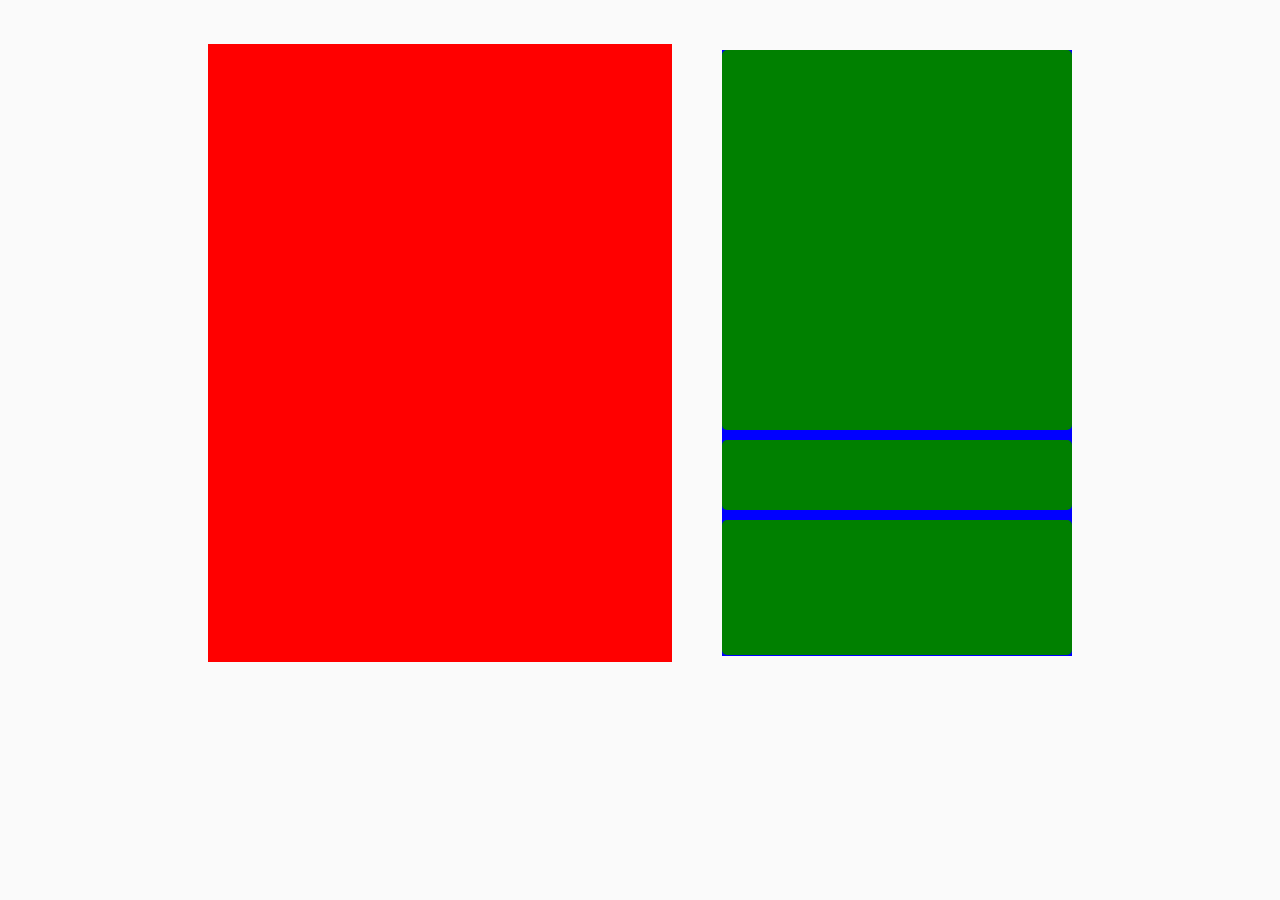
==== Design Clonados/Instagram/index.html @ 00b5fdd5 "Criado o esboço do layout da Página de Login do Instagram" ====
<!DOCTYPE html>
<html lang="pt-br">
<head>
    <meta charset="UTF-8">
    <meta http-equiv="X-UA-Compatible" content="IE=edge">
    <meta name="viewport" content="width=device-width, initial-scale=1.0, maximum-scale=1.0">
    <title>Instagram</title>
    <link rel="shortcut icon" href="assets/insta-logo.png" type="image/x-icon">
    <link rel="stylesheet" href="style.css">
</head>
<body>
    <div class="container">
        <section class="smartphone">
        
        </section><!-- smartphone -->
        <section class="logon">
            <div class="login">

            </div><!-- login -->
            <div class="cadastrar">

            </div><!-- cadastrar -->
            <div class="baixar">

            </div><!-- baixar -->
         </section><!-- logon -->
     </div><!-- container -->
</body>
</html>
---- Design Clonados/Instagram/style.css ----
html, body{
    margin: 0;
    padding: 0;
    background-color: #FAFAFA;
}

.container{
    display: flex;
    justify-content: center;
    align-items: center;
}

.smartphone{
    background-color: red;  
    height: 618px;
    width: 464px;
    margin-top: 44px;
}

.logon{
    background-color: blue;
    height: 606px;
    width: 350px;
    margin-left: 50px;
    margin-top: 44px;
}

.login{
    background-color: green;
    border-radius: 5px;
    height: 380px;
    width: 350px;
}

.cadastrar{
    background-color: green;
    border-radius: 5px;
    margin-top: 10px;
    height: 70px;
    width: 350px;
}

.baixar{
    background-color: green;
    border-radius: 5px;
    margin-top: 10px;
    height:135px;
    width: 350px;
}
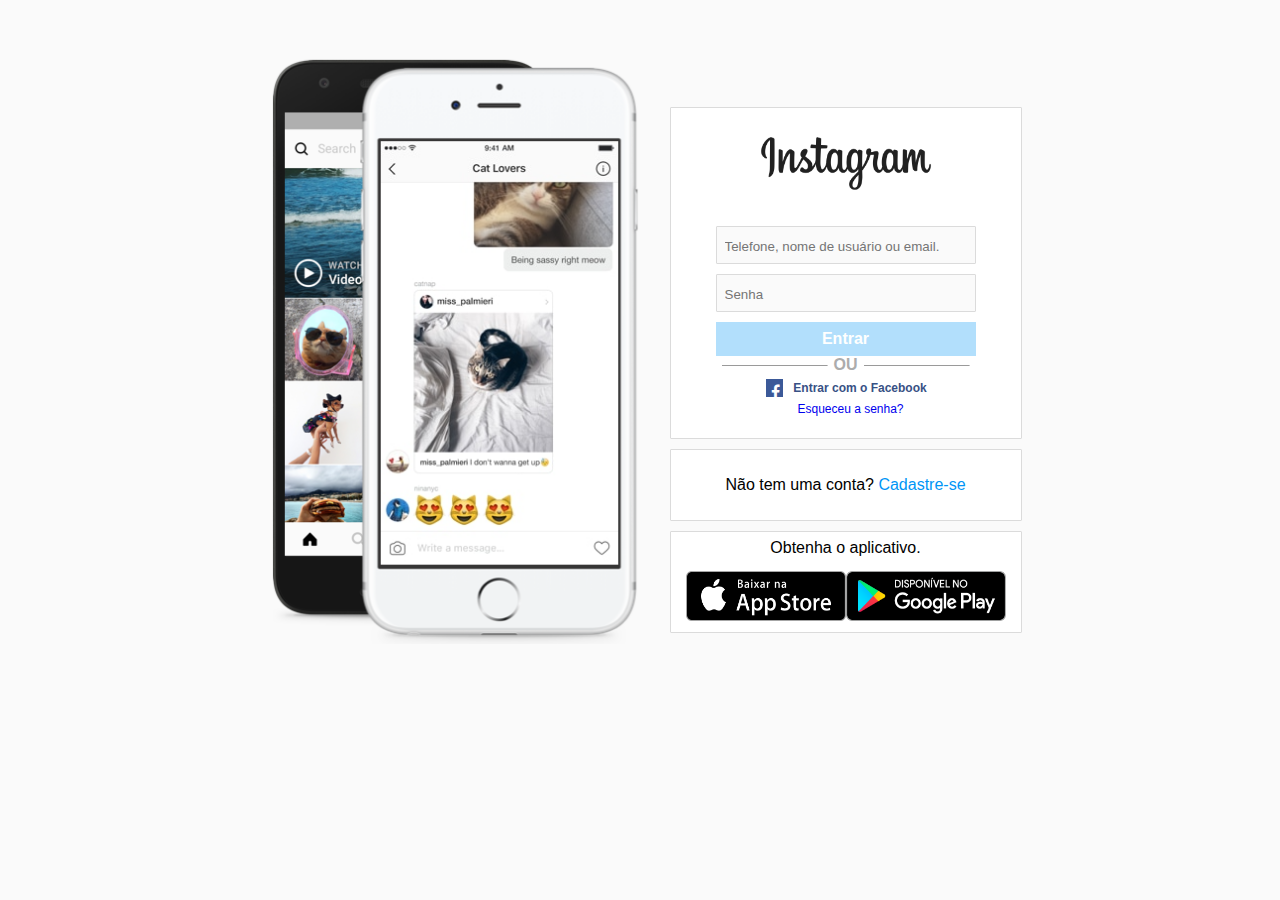
==== commit 8097d5c6: "Finalizado layout da section de login" ====
--- a/Design Clonados/Instagram/index.html
+++ b/Design Clonados/Instagram/index.html
@@ -5,23 +5,41 @@
     <meta http-equiv="X-UA-Compatible" content="IE=edge">
     <meta name="viewport" content="width=device-width, initial-scale=1.0, maximum-scale=1.0">
     <title>Instagram</title>
+    <link rel="stylesheet" href="https://cdnjs.cloudflare.com/ajax/libs/font-awesome/4.7.0/css/font-awesome.min.css">
     <link rel="shortcut icon" href="assets/insta-logo.png" type="image/x-icon">
     <link rel="stylesheet" href="style.css">
 </head>
 <body>
     <div class="container">
         <section class="smartphone">
-        
+            <img class="iphone-modelo" src="assets/Iphones.PNG" alt="iphone-modelos">
         </section><!-- smartphone -->
         <section class="logon">
             <div class="login">
-
+                <div class="logo">
+                    <img src="assets/nome instagram.png" alt="instagram-name">
+                </div><!-- logo -->
+                    <input placeholder="Telefone, nome de usuário ou email."  type="text" name="username" id="username">
+                    <input placeholder="Senha" type="password" name="senha" id="senha">
+                    <a class="entrar" href="#">Entrar</a>
+                    <div class="ou">
+                        <hr size="1" width="40%"> <span>OU</span> <hr size="1" width="40%"> 
+                    </div>
+                    <div class="vinculo">
+                    <a href="#" class="fa fa-facebook"></a>
+                    <a href="#"  class="facebook">Entrar com o Facebook</a>
+                    </div>
+                    <a class="esqueceu" href="https://www.instagram.com/accounts/password/reset/">Esqueceu a senha?</a>    
             </div><!-- login -->
             <div class="cadastrar">
-
+                <Span>Não tem uma conta? <a href="https://www.instagram.com/accounts/emailsignup/">Cadastre-se</a></Span>
             </div><!-- cadastrar -->
             <div class="baixar">
-
+                <span>Obtenha o aplicativo.</span>
+                <div class="lojas">
+                    <a href="https://itunes.apple.com/app/instagram/id389801252?pt=428156&ct=igweb.loginPage.badge&mt=8&vt=lo"><img class="applestore" src="assets/applestore.png" alt="applestore"></a>
+                    <a href="https://play.google.com/store/apps/details?id=com.instagram.android&referrer=utm_source%3Dinstagramweb%26utm_campaign%3DloginPage%26ig_mid%3DB5F2D9E9-DC79-4E93-B8B0-D6E33A30EEFB%26utm_content%3Dlo%26utm_medium%3Dbadge"><img class="playstore" src="assets/playstore.png" alt="playstore"></a>
+                </div>
             </div><!-- baixar -->
          </section><!-- logon -->
      </div><!-- container -->
--- a/Design Clonados/Instagram/style.css
+++ b/Design Clonados/Instagram/style.css
@@ -2,6 +2,7 @@
     margin: 0;
     padding: 0;
     background-color: #FAFAFA;
+    font-family: 'Segoe UI', Tahoma, Geneva, Verdana, sans-serif;
 }
 
 .container{
@@ -11,39 +12,191 @@
 }
 
 .smartphone{
-    background-color: red;  
-    height: 618px;
-    width: 464px;
+    height: 600px;
+    width: 380px;
     margin-top: 44px;
+    display: flex;
+    justify-items: center;
+    align-items: center;
 }
 
 .logon{
-    background-color: blue;
-    height: 606px;
-    width: 350px;
-    margin-left: 50px;
-    margin-top: 44px;
-}
-
-.login{
-    background-color: green;
+    height: 500px;
+    width: 350px;
+    margin-left: 29px;
+    margin-top: 70px;
+}
+
+.logo img{
+    width: 180px;
+    height: 70px; 
+    margin-top: 18px;
+}
+
+.logo{
+    display: flex;
+    justify-items: center;
+    align-items: center;
+    margin: auto;
+    margin-bottom: 30px;
+}
+
+.login{ 
+    display: grid;
+    justify-content: center;
+    align-items: center;
+    background-color: #FFFFFF;
     border-radius: 5px;
-    height: 380px;
-    width: 350px;
-}
+    height: 330px;
+    width: 350px;
+    border: 1px solid rgba(var(--b6a,219,219,219),1);
+    border-radius: 1px;
+    margin: 0 0 10px;
+}
+
+.login input{ 
+    width: 250px;
+    height: 20px;
+    background: #fafafa;
+    background: rgba(var(--b3f,250,250,250),1);
+    border: 0;
+    -webkit-box-flex: 1;
+    -webkit-flex: 1 0 auto;
+    -ms-flex: 1 0 auto;
+    flex: 1 0 auto;
+    margin: 0;
+    outline: 0;
+    overflow: hidden;
+    padding: 9px 0 7px 8px;
+    text-overflow: ellipsis;
+    border: 1px solid rgba(var(--b6a,219,219,219),1);
+    border-radius: 1px;
+    margin: 0 0 10px;
+}
+
+.entrar{
+    background-color: #B2DFFC;
+    color: #FFFFFF;
+    height: 24px;
+    font-size: 16px;
+    font-weight: 600;
+    padding: 5px 9px;
+    display: flex;
+    align-items: center;
+    justify-content: center;
+    text-decoration: none;
+}
+
+.ou{
+    display: flex;
+    justify-items: center;
+    align-items: center;
+}
+
+.ou span{
+    font-weight: bold;
+    color:#ACACAC;
+}
+
+.fa {
+    padding: 5px;
+    font-size: 16px;
+    width: 7px;
+    height: 8px;
+    text-align: center;
+    text-decoration: none;
+    margin: 5px 2px;    
+  }
+  
+  .fa:hover {
+      opacity: 0.7;
+  }
+  
+  .fa-facebook {
+    background: #3B5998;
+    color: white;
+    margin-right: 10px;
+  }
+
+  .vinculo{
+      display: flex;
+      align-items: center;
+      margin: auto;
+  }
+
+  .facebook{
+      text-decoration: none;
+      font-size: 12px;
+      font-weight: bold; 
+      color: #385185;
+  }
+
+  .esqueceu{
+      text-decoration: none;
+      font-size: 12px;
+      margin-left: 10px;
+      display: flex;
+      justify-content: center;
+      align-items: center;
+      margin-bottom: 25px;
+  }
 
 .cadastrar{
-    background-color: green;
+    display: flex;  
+    justify-items: center;
+    align-items: center;
+    text-align: center;
+    background-color: #FFFFFF;
     border-radius: 5px;
     margin-top: 10px;
     height: 70px;
     width: 350px;
+    border: 1px solid rgba(var(--b6a,219,219,219),1);
+    border-radius: 1px;
+    margin: 0 0 10px;
+}
+
+.cadastrar span{
+    margin: auto;
+}
+
+.cadastrar a{
+    text-decoration: none;
+    color: #0095F6;
 }
 
 .baixar{
-    background-color: green;
+    display: grid;
+    align-items: center;
+    justify-content: center;
+    text-align: center;
+    background-color: #FFFFFF;
     border-radius: 5px;
     margin-top: 10px;
-    height:135px;
-    width: 350px;
+    height:100px;
+    width: 350px;
+    border: 1px solid rgba(var(--b6a,219,219,219),1);
+    border-radius: 1px;
+    margin: 0 0 10px;
+}
+
+.lojas{
+    display: flex;
+    align-items: center;
+    justify-content: center;
+}
+
+.playstore{
+    width: 160px;
+    height: 50px;
+}
+
+.applestore {
+    width: 160px;
+    height: 50px;
+}
+
+.iphone-modelo{
+    height: 600px;
+    width: 390px;
 }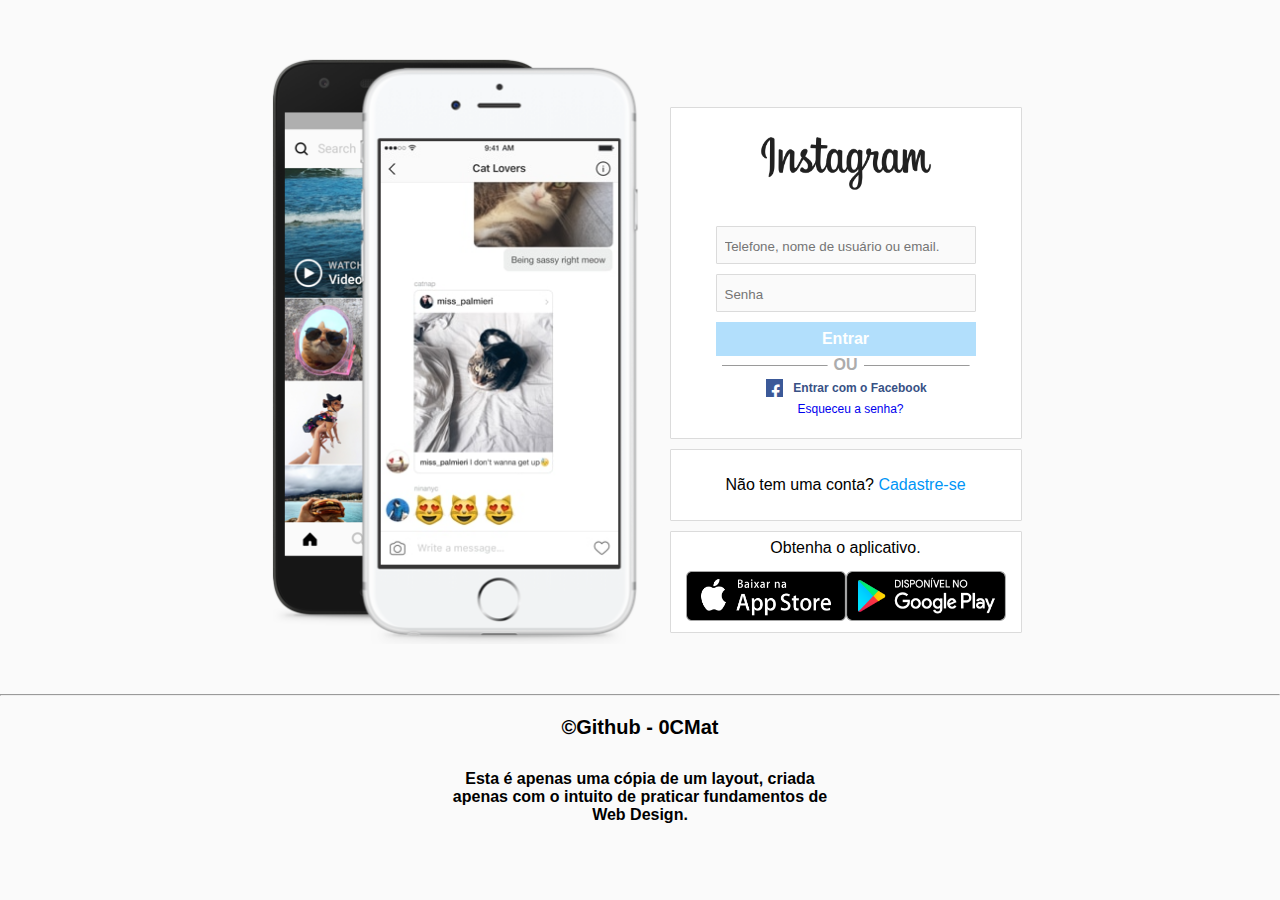
==== commit e0f17b6d: "Implementado o footer" ====
--- a/Design Clonados/Instagram/index.html
+++ b/Design Clonados/Instagram/index.html
@@ -13,6 +13,9 @@
     <div class="container">
         <section class="smartphone">
             <img class="iphone-modelo" src="assets/Iphones.PNG" alt="iphone-modelos">
+            <div class="slideshow">
+                <!-- FALTAR IMPLEMENTAR -->
+            </div><!-- slideshow -->
         </section><!-- smartphone -->
         <section class="logon">
             <div class="login">
@@ -27,9 +30,9 @@
                     </div>
                     <div class="vinculo">
                     <a href="#" class="fa fa-facebook"></a>
-                    <a href="#"  class="facebook">Entrar com o Facebook</a>
+                    <a href="https://pt-br.facebook.com/"  class="facebook" target="_blank">Entrar com o Facebook</a>
                     </div>
-                    <a class="esqueceu" href="https://www.instagram.com/accounts/password/reset/">Esqueceu a senha?</a>    
+                    <a class="esqueceu" href="https://www.instagram.com/accounts/password/reset/" target="_blank">Esqueceu a senha?</a>    
             </div><!-- login -->
             <div class="cadastrar">
                 <Span>Não tem uma conta? <a href="https://www.instagram.com/accounts/emailsignup/">Cadastre-se</a></Span>
@@ -37,11 +40,16 @@
             <div class="baixar">
                 <span>Obtenha o aplicativo.</span>
                 <div class="lojas">
-                    <a href="https://itunes.apple.com/app/instagram/id389801252?pt=428156&ct=igweb.loginPage.badge&mt=8&vt=lo"><img class="applestore" src="assets/applestore.png" alt="applestore"></a>
-                    <a href="https://play.google.com/store/apps/details?id=com.instagram.android&referrer=utm_source%3Dinstagramweb%26utm_campaign%3DloginPage%26ig_mid%3DB5F2D9E9-DC79-4E93-B8B0-D6E33A30EEFB%26utm_content%3Dlo%26utm_medium%3Dbadge"><img class="playstore" src="assets/playstore.png" alt="playstore"></a>
+                    <a href="https://itunes.apple.com/app/instagram/id389801252?pt=428156&ct=igweb.loginPage.badge&mt=8&vt=lo" target="_blank"><img class="applestore" src="assets/applestore.png" alt="applestore"></a>
+                    <a href="https://play.google.com/store/apps/details?id=com.instagram.android&referrer=utm_source%3Dinstagramweb%26utm_campaign%3DloginPage%26ig_mid%3DB5F2D9E9-DC79-4E93-B8B0-D6E33A30EEFB%26utm_content%3Dlo%26utm_medium%3Dbadge" target="_blank"><img class="playstore" src="assets/playstore.png" alt="playstore"></a>
                 </div>
             </div><!-- baixar -->
          </section><!-- logon -->
      </div><!-- container -->
+     <footer class="footer">
+        <hr>
+        <a href="https://github.com/0CMat" target="_blank"><p><strong>&copy;Github - 0CMat</strong></p></a>
+        <h1>Esta é apenas uma cópia de um layout, criada apenas com o intuito de praticar fundamentos de Web Design.</h1>   
+     </footer><!-- footer -->
 </body>
 </html>--- a/Design Clonados/Instagram/style.css
+++ b/Design Clonados/Instagram/style.css
@@ -19,6 +19,15 @@
     justify-items: center;
     align-items: center;
 }
+/*  FALTA IMPLEMENTAR
+.slideshow{
+    position: absolute;
+    margin-left: 120px;
+    margin-top: 23px;
+    width: 237px;
+    height: 423px;
+
+} */
 
 .logon{
     height: 500px;
@@ -199,4 +208,26 @@
 .iphone-modelo{
     height: 600px;
     width: 390px;
+}
+
+.footer{
+    margin-top: 50px;
+    text-align: center;
+}
+
+.footer a{
+    font-size: 20px;
+    text-decoration: none;
+    color: black;
+}
+
+.footer a:hover{
+    color: #0095F6;
+}
+
+.footer h1{
+    display: inline-block;
+    justify-items: center;
+    font-size: 16px;
+    width: 400px;
 }